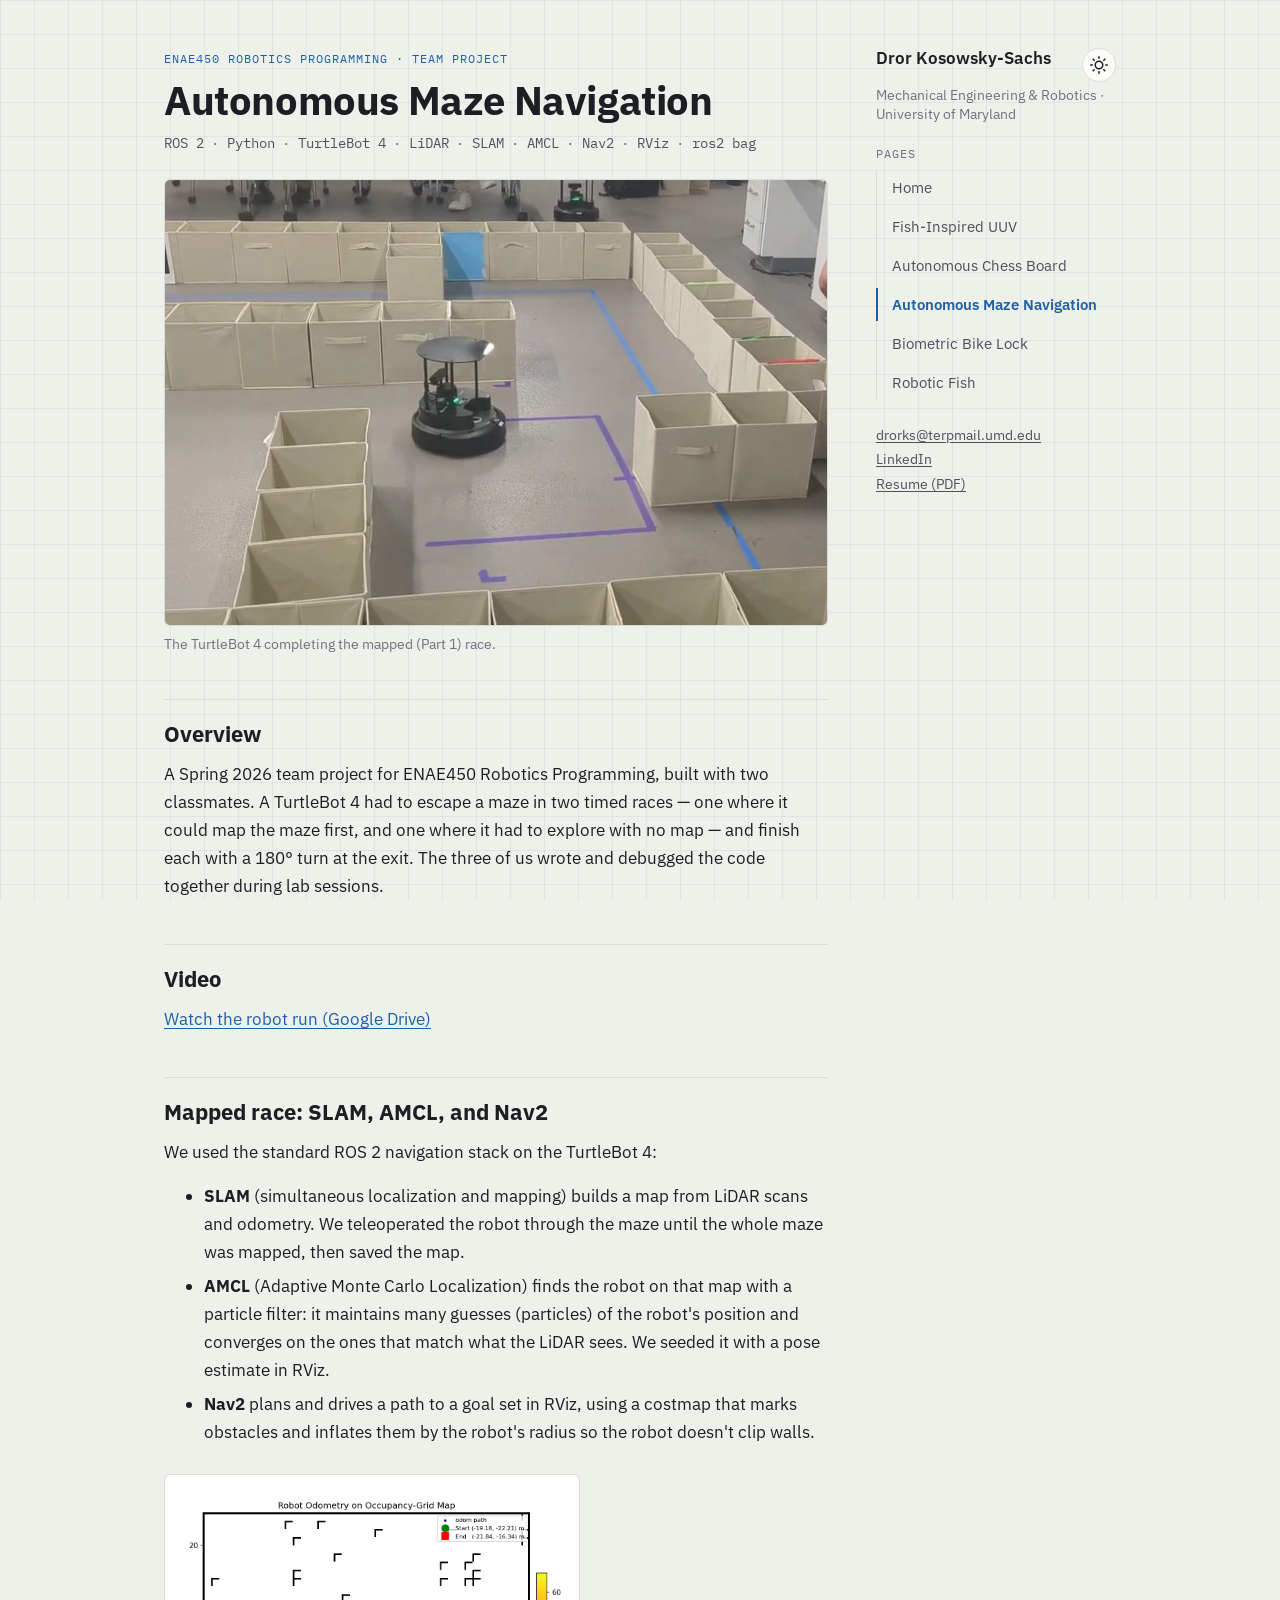
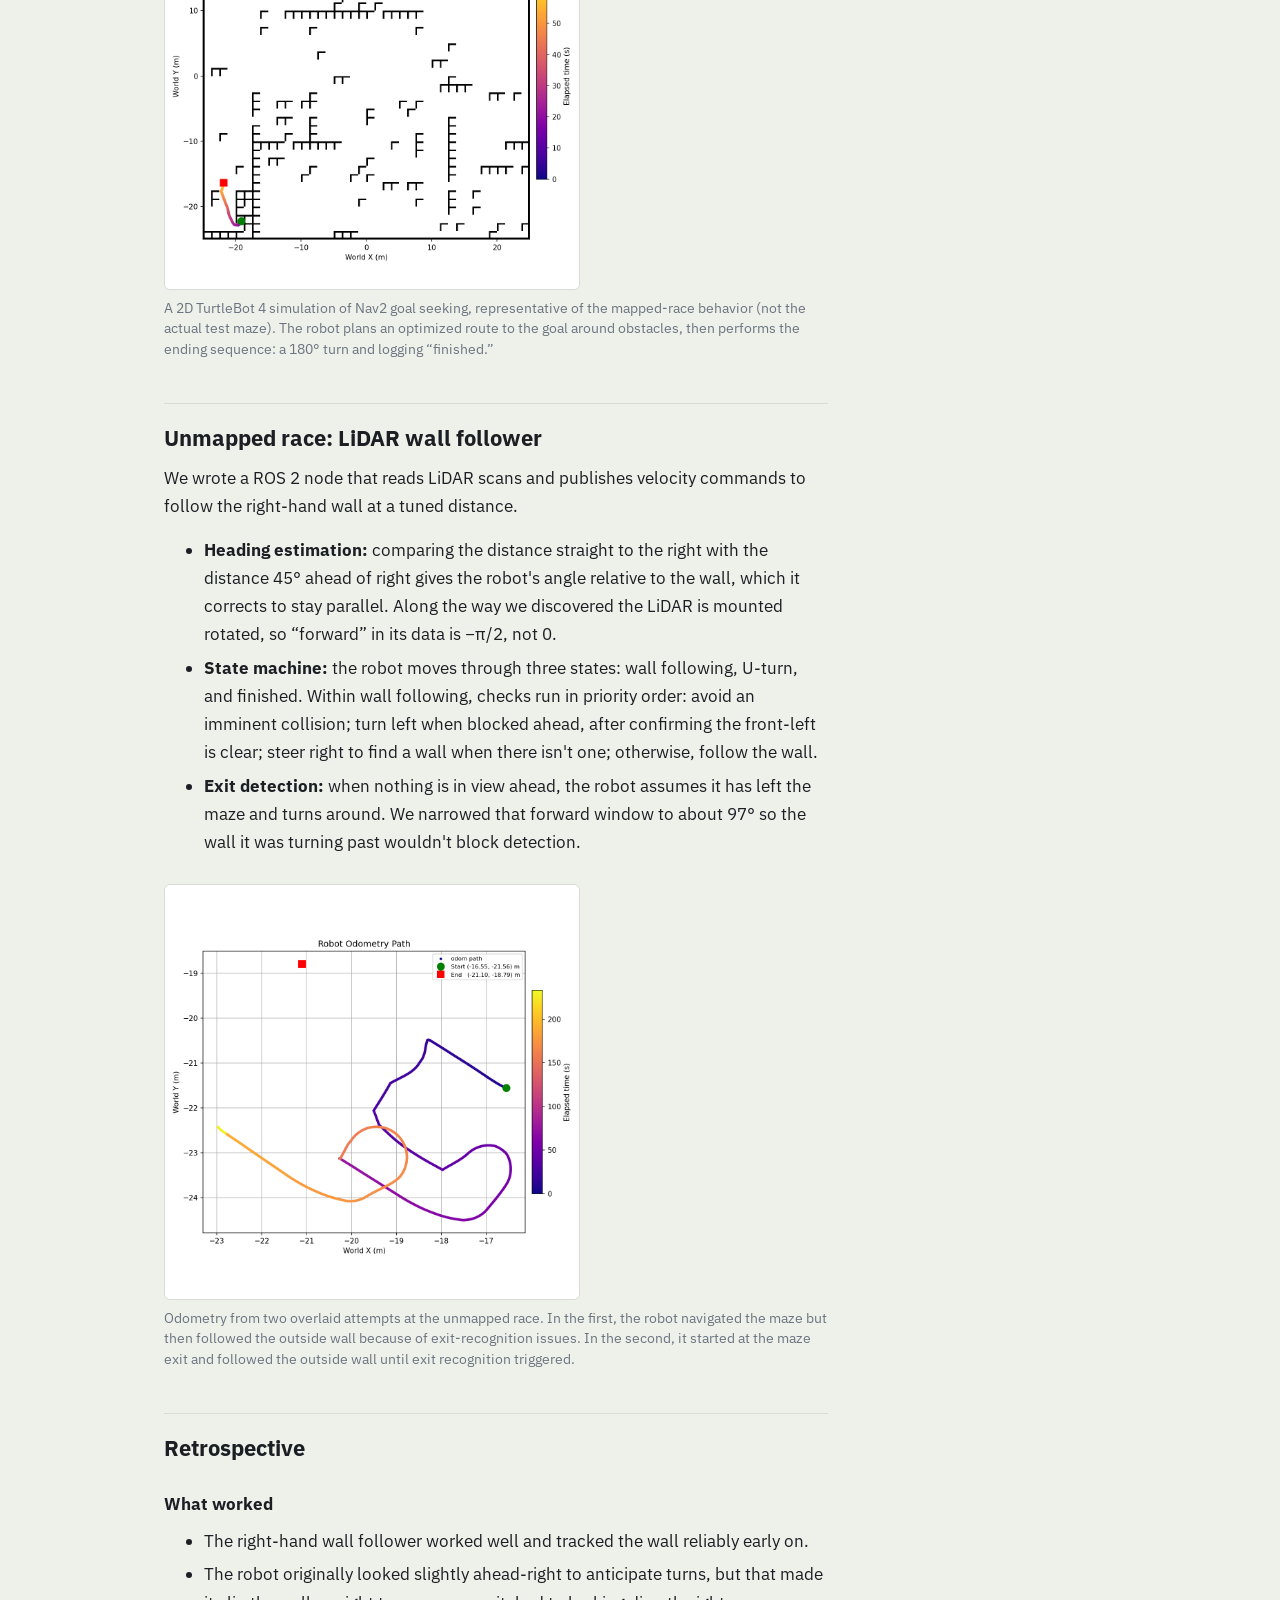
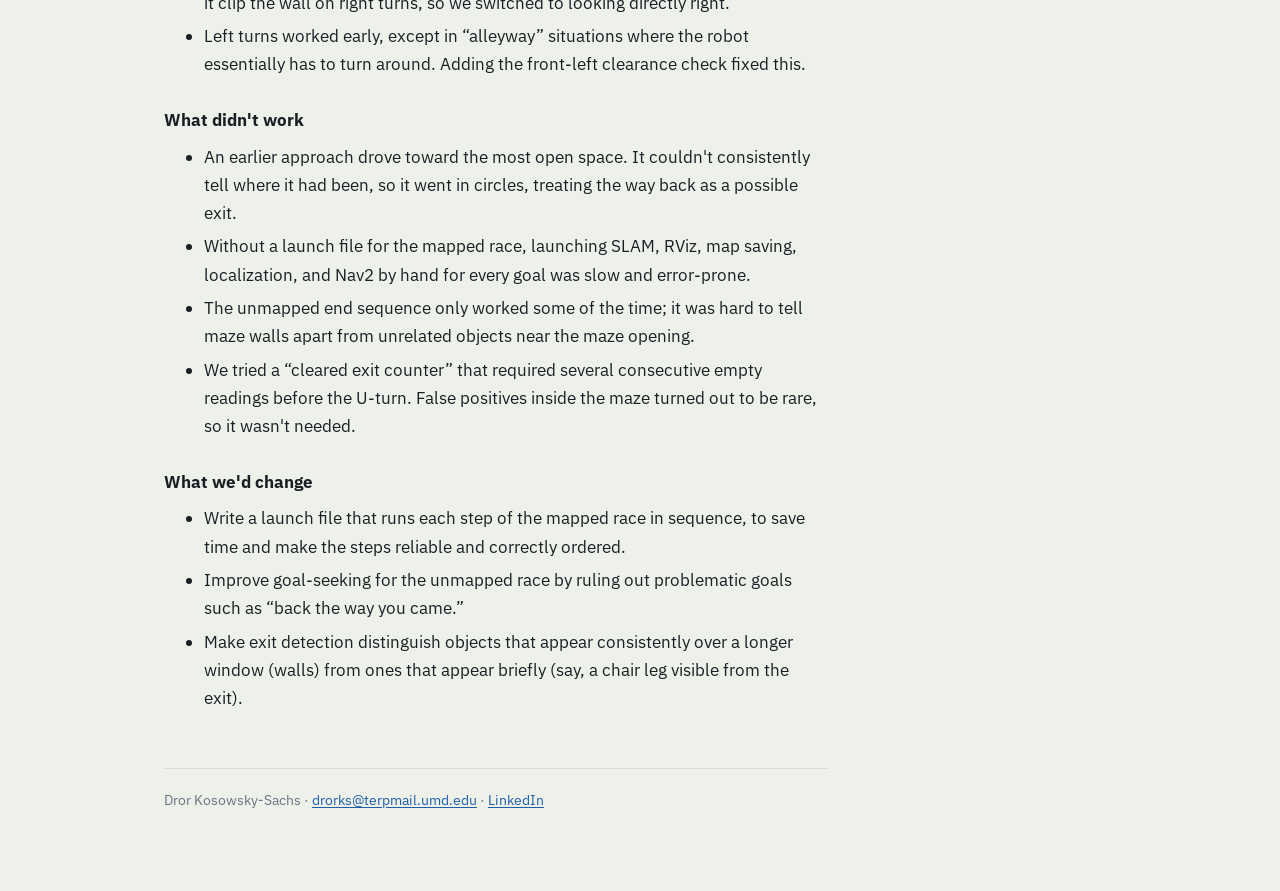
==== maze-navigation.html @ e6a1a9ae "Build static portfolio site for GitHub Pages Plain HTML/CSS portfolio with one page per project (UUV" ====
<!DOCTYPE html>
<html lang="en">
<head>
<meta charset="utf-8">
<meta name="viewport" content="width=device-width, initial-scale=1">
<title>Autonomous Maze Navigation (TurtleBot 4, ROS 2) — Dror Kosowsky-Sachs</title>
<meta name="description" content="ENAE450 team project: a TurtleBot 4 escapes a maze using SLAM, AMCL, and Nav2 for the mapped race and a LiDAR right-hand wall follower written in ROS 2 Python for the unmapped race.">
<link rel="canonical" href="https://droriks.github.io/maze-navigation.html">
<meta property="og:type" content="article">
<meta property="og:title" content="Autonomous Maze Navigation — Dror Kosowsky-Sachs">
<meta property="og:description" content="TurtleBot 4 maze escape with SLAM/Nav2 and a LiDAR wall-following state machine in ROS 2.">
<meta property="og:url" content="https://droriks.github.io/maze-navigation.html">
<meta property="og:image" content="https://droriks.github.io/images/maze_mapped_run.jpg">
<link rel="preconnect" href="https://fonts.googleapis.com">
<link rel="preconnect" href="https://fonts.gstatic.com" crossorigin>
<link href="https://fonts.googleapis.com/css2?family=IBM+Plex+Mono:wght@400;500&amp;family=IBM+Plex+Sans:wght@400;600&amp;display=swap" rel="stylesheet">
<link rel="stylesheet" href="styles.css">
<script>try{var t=localStorage.getItem("theme");if(t)document.documentElement.setAttribute("data-theme",t)}catch(e){}</script>
<script src="theme.js" defer></script>
</head>
<body>
<a class="skip-link" href="#main">Skip to content</a>
<div class="page">

  <nav class="site-nav" aria-label="Site">
    <div class="brand-row">
      <a class="brand" href="index.html">Dror Kosowsky-Sachs</a>
      <button class="theme-toggle" id="themeToggle" type="button" aria-label="Toggle light and dark mode" title="Toggle light / dark mode" hidden>
        <svg class="icon-sun" viewBox="0 0 24 24" width="18" height="18" fill="none" stroke="currentColor" stroke-width="2" stroke-linecap="round" aria-hidden="true"><circle cx="12" cy="12" r="5"/><path d="M12 1v2M12 21v2M1 12h2M21 12h2M4.22 4.22l1.42 1.42M18.36 18.36l1.42 1.42M4.22 19.78l1.42-1.42M18.36 5.64l1.42-1.42"/></svg>
        <svg class="icon-moon" viewBox="0 0 24 24" width="18" height="18" aria-hidden="true"><path fill="currentColor" d="M20.7 14.6a8.9 8.9 0 01-11.3-11.3 1 1 0 00-1.3-1.2A10 10 0 1021.9 15.9a1 1 0 00-1.2-1.3z"/></svg>
      </button>
    </div>
    <p class="brand-sub">Mechanical Engineering &amp; Robotics · University of Maryland</p>
    <p class="nav-label">Pages</p>
    <ul>
      <li><a href="index.html">Home</a></li>
      <li><a href="uuv.html">Fish-Inspired UUV</a></li>
      <li><a href="chess-board.html">Autonomous Chess Board</a></li>
      <li><a href="maze-navigation.html" aria-current="page">Autonomous Maze Navigation</a></li>
      <li><a href="bike-lock.html">Biometric Bike Lock</a></li>
      <li><a href="robotic-fish.html">Robotic Fish</a></li>
    </ul>
    <p class="nav-contact">
      <a href="mailto:drorks@terpmail.umd.edu">drorks@terpmail.umd.edu</a><br>
      <a href="https://www.linkedin.com/in/dror-kosowsky-sachs/" rel="noopener">LinkedIn</a><br>
      <a href="images/Resume%20Dror%20Kosowsky-Sachs.pdf">Resume (PDF)</a>
    </p>
  </nav>

  <main id="main">
    <article>
      <header>
        <p class="eyebrow">ENAE450 Robotics Programming · Team project</p>
        <h1>Autonomous Maze Navigation</h1>
        <ul class="skills" aria-label="Tools and skills">
          <li>ROS 2</li><li>Python</li><li>TurtleBot 4</li><li>LiDAR</li><li>SLAM</li><li>AMCL</li><li>Nav2</li><li>RViz</li><li>ros2 bag</li>
        </ul>
      </header>

      <figure class="lead">
        <img src="images/maze_mapped_run.jpg" width="1277" height="860" alt="TurtleBot 4 driving through a maze built from rows of fabric storage bins on a lab floor">
        <figcaption>The TurtleBot 4 completing the mapped (Part 1) race.</figcaption>
      </figure>

      <h2>Overview</h2>
      <p>A Spring 2026 team project for ENAE450 Robotics Programming, built with two classmates. A TurtleBot 4 had to escape a maze in two timed races — one where it could map the maze first, and one where it had to explore with no map — and finish each with a 180° turn at the exit. The three of us wrote and debugged the code together during lab sessions.</p>

      <h2>Video</h2>
      <p><a href="https://drive.google.com/file/d/1vhASTw5dsRv6oyDOSHrWN_JsCRCe1GQk/view?usp=sharing" rel="noopener">Watch the robot run (Google Drive)</a></p>

      <h2>Mapped race: SLAM, AMCL, and Nav2</h2>
      <p>We used the standard ROS 2 navigation stack on the TurtleBot 4:</p>
      <ul>
        <li><strong>SLAM</strong> (simultaneous localization and mapping) builds a map from LiDAR scans and odometry. We teleoperated the robot through the maze until the whole maze was mapped, then saved the map.</li>
        <li><strong>AMCL</strong> (Adaptive Monte Carlo Localization) finds the robot on that map with a particle filter: it maintains many guesses (particles) of the robot's position and converges on the ones that match what the LiDAR sees. We seeded it with a pose estimate in RViz.</li>
        <li><strong>Nav2</strong> plans and drives a path to a goal set in RViz, using a costmap that marks obstacles and inflates them by the robot's radius so the robot doesn't clip walls.</li>
      </ul>
      <figure class="narrow">
        <img src="images/maze_sim_goal_seeking.png" width="1200" height="1200" alt="Plot of robot odometry on an occupancy-grid map: a short path, colored by elapsed time, from a start point to a goal while avoiding wall segments" loading="lazy">
        <figcaption>A 2D TurtleBot 4 simulation of Nav2 goal seeking, representative of the mapped-race behavior (not the actual test maze). The robot plans an optimized route to the goal around obstacles, then performs the ending sequence: a 180° turn and logging “finished.”</figcaption>
      </figure>

      <h2>Unmapped race: LiDAR wall follower</h2>
      <p>We wrote a ROS 2 node that reads LiDAR scans and publishes velocity commands to follow the right-hand wall at a tuned distance.</p>
      <ul>
        <li><strong>Heading estimation:</strong> comparing the distance straight to the right with the distance 45° ahead of right gives the robot's angle relative to the wall, which it corrects to stay parallel. Along the way we discovered the LiDAR is mounted rotated, so “forward” in its data is −π/2, not 0.</li>
        <li><strong>State machine:</strong> the robot moves through three states: wall following, U-turn, and finished. Within wall following, checks run in priority order: avoid an imminent collision; turn left when blocked ahead, after confirming the front-left is clear; steer right to find a wall when there isn't one; otherwise, follow the wall.</li>
        <li><strong>Exit detection:</strong> when nothing is in view ahead, the robot assumes it has left the maze and turns around. We narrowed that forward window to about 97° so the wall it was turning past wouldn't block detection.</li>
      </ul>
      <figure class="narrow">
        <img src="images/maze_unmapped_odometry.png" width="1200" height="1200" alt="Plot of robot odometry paths, colored by elapsed time, from two unmapped-race attempts" loading="lazy">
        <figcaption>Odometry from two overlaid attempts at the unmapped race. In the first, the robot navigated the maze but then followed the outside wall because of exit-recognition issues. In the second, it started at the maze exit and followed the outside wall until exit recognition triggered.</figcaption>
      </figure>

      <h2>Retrospective</h2>
      <h3>What worked</h3>
      <ul>
        <li>The right-hand wall follower worked well and tracked the wall reliably early on.</li>
        <li>The robot originally looked slightly ahead-right to anticipate turns, but that made it clip the wall on right turns, so we switched to looking directly right.</li>
        <li>Left turns worked early, except in “alleyway” situations where the robot essentially has to turn around. Adding the front-left clearance check fixed this.</li>
      </ul>
      <h3>What didn't work</h3>
      <ul>
        <li>An earlier approach drove toward the most open space. It couldn't consistently tell where it had been, so it went in circles, treating the way back as a possible exit.</li>
        <li>Without a launch file for the mapped race, launching SLAM, RViz, map saving, localization, and Nav2 by hand for every goal was slow and error-prone.</li>
        <li>The unmapped end sequence only worked some of the time; it was hard to tell maze walls apart from unrelated objects near the maze opening.</li>
        <li>We tried a “cleared exit counter” that required several consecutive empty readings before the U-turn. False positives inside the maze turned out to be rare, so it wasn't needed.</li>
      </ul>
      <h3>What we'd change</h3>
      <ul>
        <li>Write a launch file that runs each step of the mapped race in sequence, to save time and make the steps reliable and correctly ordered.</li>
        <li>Improve goal-seeking for the unmapped race by ruling out problematic goals such as “back the way you came.”</li>
        <li>Make exit detection distinguish objects that appear consistently over a longer window (walls) from ones that appear briefly (say, a chair leg visible from the exit).</li>
      </ul>
    </article>

    <footer class="page-footer">
      <p>Dror Kosowsky-Sachs · <a href="mailto:drorks@terpmail.umd.edu">drorks@terpmail.umd.edu</a> · <a href="https://www.linkedin.com/in/dror-kosowsky-sachs/" rel="noopener">LinkedIn</a></p>
    </footer>
  </main>

</div>
</body>
</html>
---- styles.css ----
/* ============================================================
   Dror Kosowsky-Sachs — portfolio
   One stylesheet for every page.
   Colors live in :root. Dark mode follows the system setting
   until the sun/moon toggle (theme.js) stamps data-theme on <html>.
   ============================================================ */

:root {
  --bg: #eef1ea;
  --grid-line: rgba(31, 75, 153, 0.07);
  --surface: #fbfbf8;
  --ink: #1b1f24;
  --ink-2: #4a525c;
  --ink-3: #6b7480;
  --rule: #d9dcd6;
  --accent: #1f5fa8;
  --accent-soft: #e6eef8;
  --placeholder-bg: #fff6d6;
  --placeholder-ink: #7a5b00;
  --placeholder-rule: #e3c35a;

  --font-sans: "IBM Plex Sans", system-ui, -apple-system, "Segoe UI", Roboto, sans-serif;
  --font-mono: "IBM Plex Mono", ui-monospace, "SFMono-Regular", Consolas, monospace;

  --measure: 44rem;
  --nav-w: 15rem;
  --gap: 3rem;
}

/* Dark palette: applied by the toggle, or by the system when no choice is saved. */
:root[data-theme="dark"] {
  --bg: #10161d;
  --grid-line: rgba(120, 168, 232, 0.08);
  --surface: #161e27;
  --ink: #e8edf2;
  --ink-2: #a9b6c2;
  --ink-3: #7d8a97;
  --rule: #2a3440;
  --accent: #6fa3e0;
  --accent-soft: #1d2a3a;
  --placeholder-bg: #3a3014;
  --placeholder-ink: #f1d27a;
  --placeholder-rule: #7a6420;
  color-scheme: dark;
}
@media (prefers-color-scheme: dark) {
  :root:not([data-theme="light"]) {
    --bg: #10161d;
    --grid-line: rgba(120, 168, 232, 0.08);
    --surface: #161e27;
    --ink: #e8edf2;
    --ink-2: #a9b6c2;
    --ink-3: #7d8a97;
    --rule: #2a3440;
    --accent: #6fa3e0;
    --accent-soft: #1d2a3a;
    --placeholder-bg: #3a3014;
    --placeholder-ink: #f1d27a;
    --placeholder-rule: #7a6420;
    color-scheme: dark;
  }
}

*, *::before, *::after { box-sizing: border-box; }

html { -webkit-text-size-adjust: 100%; }

/* Drafting-table grid behind everything, carried over from the old site. */
body {
  margin: 0;
  background-color: var(--bg);
  background-image:
    linear-gradient(var(--grid-line) 1px, transparent 1px),
    linear-gradient(90deg, var(--grid-line) 1px, transparent 1px);
  background-size: 34px 34px;
  background-attachment: fixed;
  color: var(--ink);
  font-family: var(--font-sans);
  font-size: 1.0625rem;
  line-height: 1.65;
  transition: background-color 0.3s ease, color 0.3s ease;
}

img { max-width: 100%; height: auto; display: block; }

a { color: var(--accent); text-underline-offset: 0.18em; }
a:hover { text-decoration-thickness: 2px; }
:focus-visible { outline: 2px solid var(--accent); outline-offset: 2px; }

.skip-link {
  position: absolute;
  left: 1rem;
  top: -3rem;
  background: var(--accent);
  color: #fff;
  padding: 0.4rem 0.8rem;
  border-radius: 4px;
  z-index: 10;
}
.skip-link:focus { top: 1rem; }

/* ---------- Layout: content left, nav column right ---------- */

.page {
  max-width: calc(var(--measure) + var(--nav-w) + var(--gap));
  margin: 0 auto;
  padding: 3rem 1.25rem 4rem;
  display: grid;
  grid-template-columns: minmax(0, var(--measure)) var(--nav-w);
  grid-template-areas: "main nav";
  column-gap: var(--gap);
  align-items: start;
}

.site-nav { grid-area: nav; position: sticky; top: 2rem; }
main { grid-area: main; min-width: 0; }

/* ---------- Navigation column ---------- */

.brand-row {
  display: flex;
  align-items: flex-start;
  justify-content: space-between;
  gap: 0.75rem;
}

/* Sun/moon theme toggle: sun shows in light mode, moon in dark. */
.theme-toggle {
  flex: none;
  width: 34px;
  height: 34px;
  border-radius: 50%;
  border: 1px solid var(--rule);
  background: var(--surface);
  color: var(--ink);
  cursor: pointer;
  display: grid;
  place-items: center;
  padding: 0;
}
.theme-toggle:hover { border-color: var(--ink-3); }
.theme-toggle svg { grid-area: 1 / 1; transition: opacity 0.25s ease, transform 0.35s ease; }
.icon-moon { opacity: 0; transform: rotate(-40deg) scale(0.6); }
:root[data-theme="dark"] .icon-sun { opacity: 0; transform: rotate(40deg) scale(0.6); }
:root[data-theme="dark"] .icon-moon { opacity: 1; transform: none; }
@media (prefers-color-scheme: dark) {
  :root:not([data-theme="light"]) .icon-sun { opacity: 0; transform: rotate(40deg) scale(0.6); }
  :root:not([data-theme="light"]) .icon-moon { opacity: 1; transform: none; }
}

.site-nav .brand {
  display: block;
  font-weight: 600;
  font-size: 1.05rem;
  line-height: 1.3;
  color: var(--ink);
  text-decoration: none;
}
.site-nav .brand-sub {
  margin: 0.25rem 0 1.25rem;
  font-size: 0.85rem;
  color: var(--ink-3);
  line-height: 1.4;
}
.nav-label {
  font-family: var(--font-mono);
  font-size: 0.72rem;
  letter-spacing: 0.08em;
  text-transform: uppercase;
  color: var(--ink-3);
  margin: 0 0 0.5rem;
}
.site-nav ul {
  list-style: none;
  margin: 0;
  padding: 0;
  border-left: 1px solid var(--rule);
}
.site-nav li a {
  display: block;
  padding: 0.4rem 0 0.4rem 0.9rem;
  margin-left: -1px;
  border-left: 2px solid transparent;
  color: var(--ink-2);
  text-decoration: none;
  font-size: 0.95rem;
  line-height: 1.35;
}
.site-nav li a:hover { color: var(--ink); border-left-color: var(--ink-3); }
.site-nav li a[aria-current="page"] {
  color: var(--accent);
  border-left-color: var(--accent);
  font-weight: 600;
}
.nav-contact {
  margin-top: 1.5rem;
  font-size: 0.85rem;
  line-height: 1.8;
}
.nav-contact a { color: var(--ink-2); }

/* ---------- Typography ---------- */

.eyebrow {
  font-family: var(--font-mono);
  font-size: 0.78rem;
  letter-spacing: 0.08em;
  text-transform: uppercase;
  color: var(--accent);
  margin: 0 0 0.5rem;
}
h1 {
  font-size: clamp(1.9rem, 4vw, 2.5rem);
  line-height: 1.15;
  letter-spacing: -0.01em;
  margin: 0 0 1.5rem;
}
h2 {
  font-size: 1.35rem;
  line-height: 1.3;
  margin: 2.75rem 0 0.75rem;
  padding-top: 1.25rem;
  border-top: 1px solid var(--rule);
}
h3 { font-size: 1.08rem; margin: 1.75rem 0 0.5rem; }
p, ul, ol { margin: 0 0 1rem; }
li + li { margin-top: 0.35rem; }
code {
  font-family: var(--font-mono);
  font-size: 0.88em;
  background: var(--accent-soft);
  padding: 0.1em 0.35em;
  border-radius: 3px;
}
pre {
  font-family: var(--font-mono);
  font-size: 0.88rem;
  line-height: 1.55;
  background: var(--surface);
  border: 1px solid var(--rule);
  border-radius: 6px;
  padding: 1rem 1.1rem;
  overflow-x: auto;
  margin: 0 0 1.25rem;
}
pre code { background: none; padding: 0; font-size: inherit; }

/* ---------- Project header: title, skills subtitle, lead photo ---------- */

article > header h1 { margin-bottom: 0.6rem; }
.skills {
  display: flex;
  flex-wrap: wrap;
  list-style: none;
  margin: 0 0 1.5rem;
  padding: 0;
  font-family: var(--font-mono);
  font-size: 0.85rem;
  color: var(--ink-2);
}
.skills li { margin: 0; }
.skills li:not(:last-child)::after { content: "·"; margin: 0 0.55em; color: var(--ink-3); }

figure.lead { margin-top: 0; }
figure.lead img { max-height: 34rem; width: auto; }

/* ---------- Figures ---------- */

figure { margin: 1.75rem 0; }
figure img {
  border: 1px solid var(--rule);
  border-radius: 6px;
  background: var(--surface);
}
figcaption {
  margin-top: 0.5rem;
  font-size: 0.88rem;
  color: var(--ink-3);
  line-height: 1.45;
}
.figure-row {
  display: grid;
  grid-template-columns: repeat(auto-fit, minmax(14rem, 1fr));
  gap: 1.25rem;
  margin: 1.75rem 0;
  align-items: start;
}
.figure-row figure { margin: 0; }
figure.narrow img { max-width: 26rem; }

/* ---------- Placeholders (fill these in before publishing) ---------- */

.placeholder {
  background: var(--placeholder-bg);
  color: var(--placeholder-ink);
  border: 1px dashed var(--placeholder-rule);
  border-radius: 3px;
  padding: 0.05em 0.35em;
  font-size: 0.92em;
}
div.placeholder, p.placeholder { display: block; padding: 0.75rem 1rem; margin: 1.25rem 0; }

/* ---------- Home page ---------- */

.hero h1 { margin-bottom: 0.5rem; }
.hero .tagline { font-size: 1.15rem; color: var(--ink-2); margin-bottom: 1.25rem; }
.contact-list {
  display: flex;
  flex-wrap: wrap;
  gap: 0.5rem 1.5rem;
  list-style: none;
  margin: 0 0 1.5rem;
  padding: 0;
  font-size: 0.95rem;
}
.contact-list li { margin: 0; }
.contact-list .label {
  font-family: var(--font-mono);
  font-size: 0.72rem;
  text-transform: uppercase;
  letter-spacing: 0.06em;
  color: var(--ink-3);
  margin-right: 0.4rem;
}


.project-list { list-style: none; margin: 0; padding: 0; }
.project-list li { margin: 0; border-top: 1px solid var(--rule); }
.project-list li:last-child { border-bottom: 1px solid var(--rule); }
.project-list a {
  display: grid;
  grid-template-columns: 6rem 1fr;
  gap: 1.1rem;
  align-items: center;
  padding: 1rem 0;
  color: inherit;
  text-decoration: none;
}
.project-list img {
  width: 6rem;
  height: 4.5rem;
  object-fit: cover;
  border-radius: 4px;
  border: 1px solid var(--rule);
}
.project-list h3 { margin: 0 0 0.15rem; font-size: 1.05rem; color: var(--accent); }
.project-list a:hover h3 { text-decoration: underline; }
.project-list p { margin: 0; font-size: 0.93rem; color: var(--ink-2); line-height: 1.5; }
.project-list .meta {
  font-family: var(--font-mono);
  font-size: 0.72rem;
  color: var(--ink-3);
  letter-spacing: 0.04em;
}

.page-footer {
  margin-top: 3.5rem;
  padding-top: 1.25rem;
  border-top: 1px solid var(--rule);
  font-size: 0.85rem;
  color: var(--ink-3);
}

/* ---------- Phones / narrow screens: nav moves above content ---------- */

@media (max-width: 52rem) {
  .page {
    grid-template-columns: minmax(0, 1fr);
    grid-template-areas: "nav" "main";
    padding-top: 1rem;
  }
  .site-nav {
    position: static;
    border-bottom: 1px solid var(--rule);
    padding-bottom: 0.9rem;
    margin-bottom: 1.75rem;
  }
  .site-nav .brand-sub { margin-bottom: 0.75rem; }
  .site-nav ul {
    display: flex;
    flex-wrap: wrap;
    gap: 0.4rem;
    border-left: 0;
  }
  .site-nav li + li { margin-top: 0; }
  .site-nav li a {
    border: 1px solid var(--rule);
    border-radius: 999px;
    padding: 0.3rem 0.75rem;
    margin: 0;
    font-size: 0.88rem;
    background: var(--surface);
  }
  .site-nav li a[aria-current="page"] {
    border-color: var(--accent);
    background: var(--accent-soft);
  }
  .nav-contact { display: none; }
}
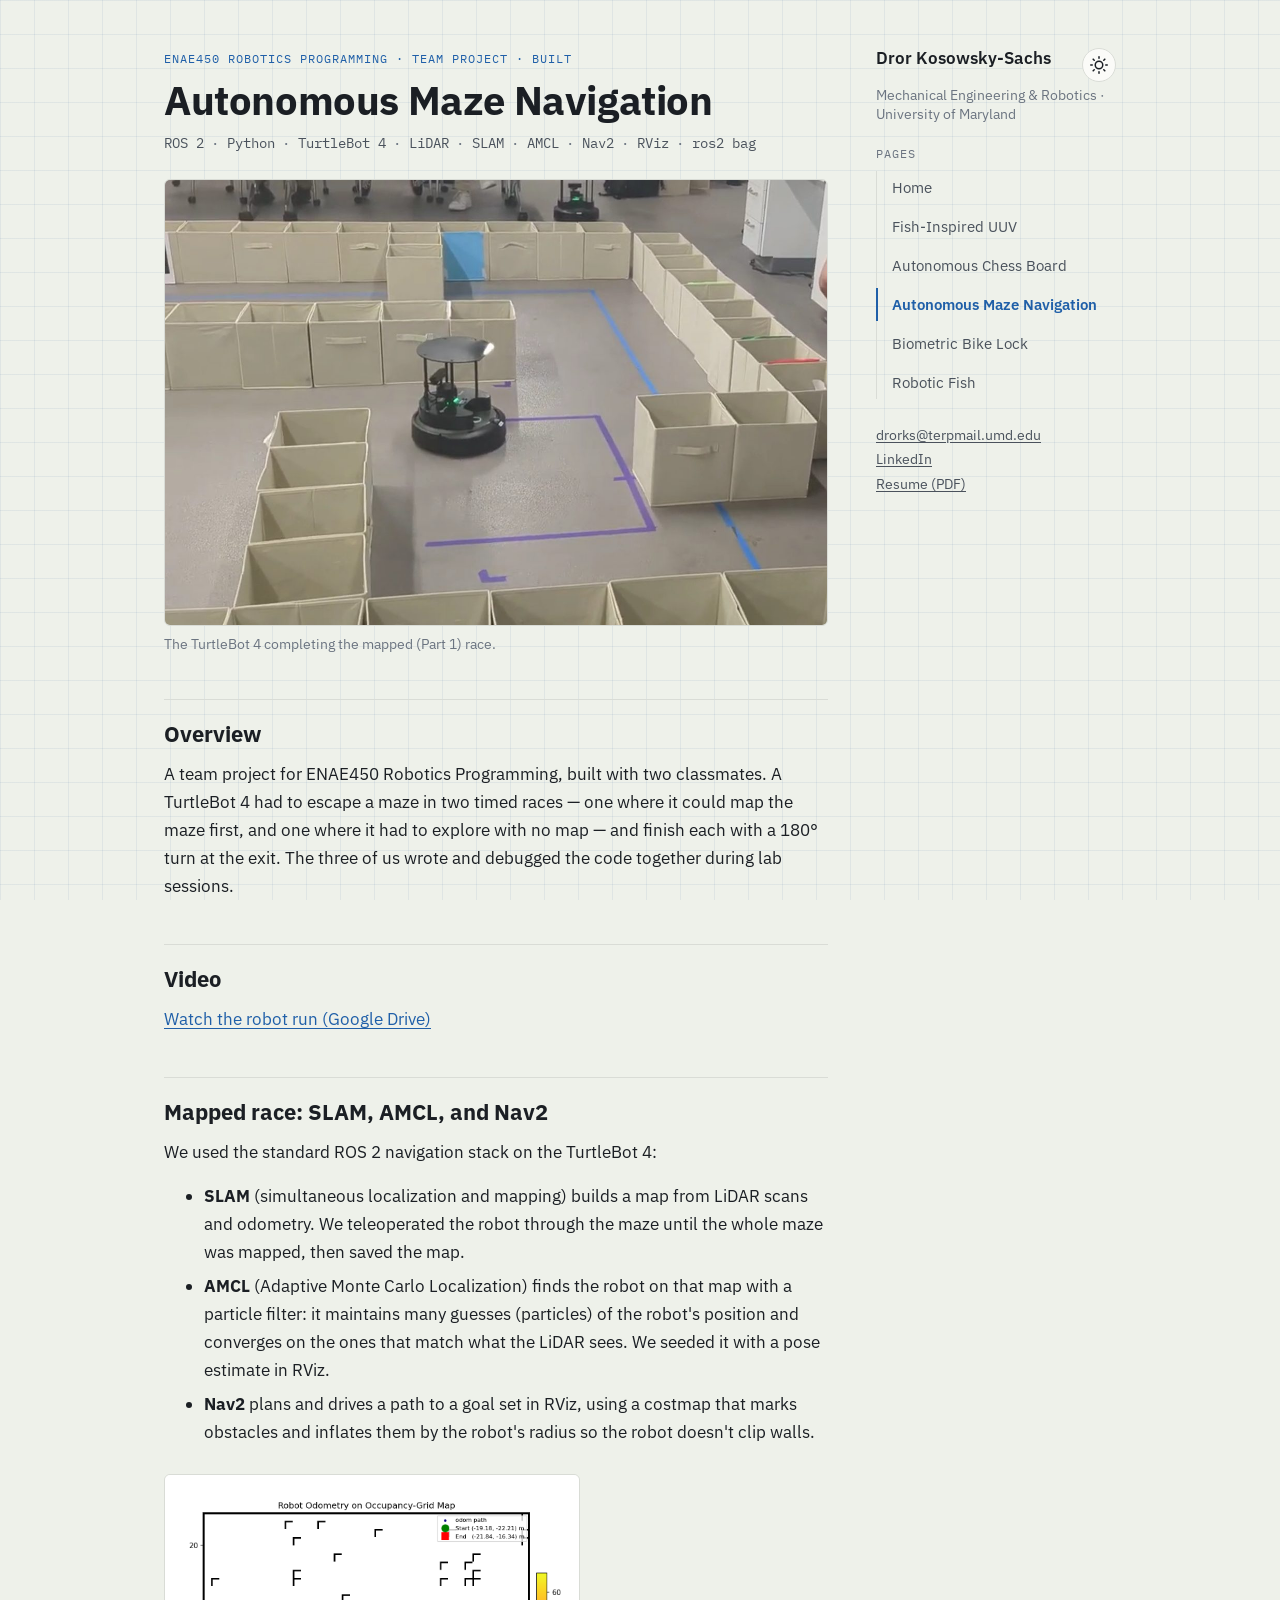
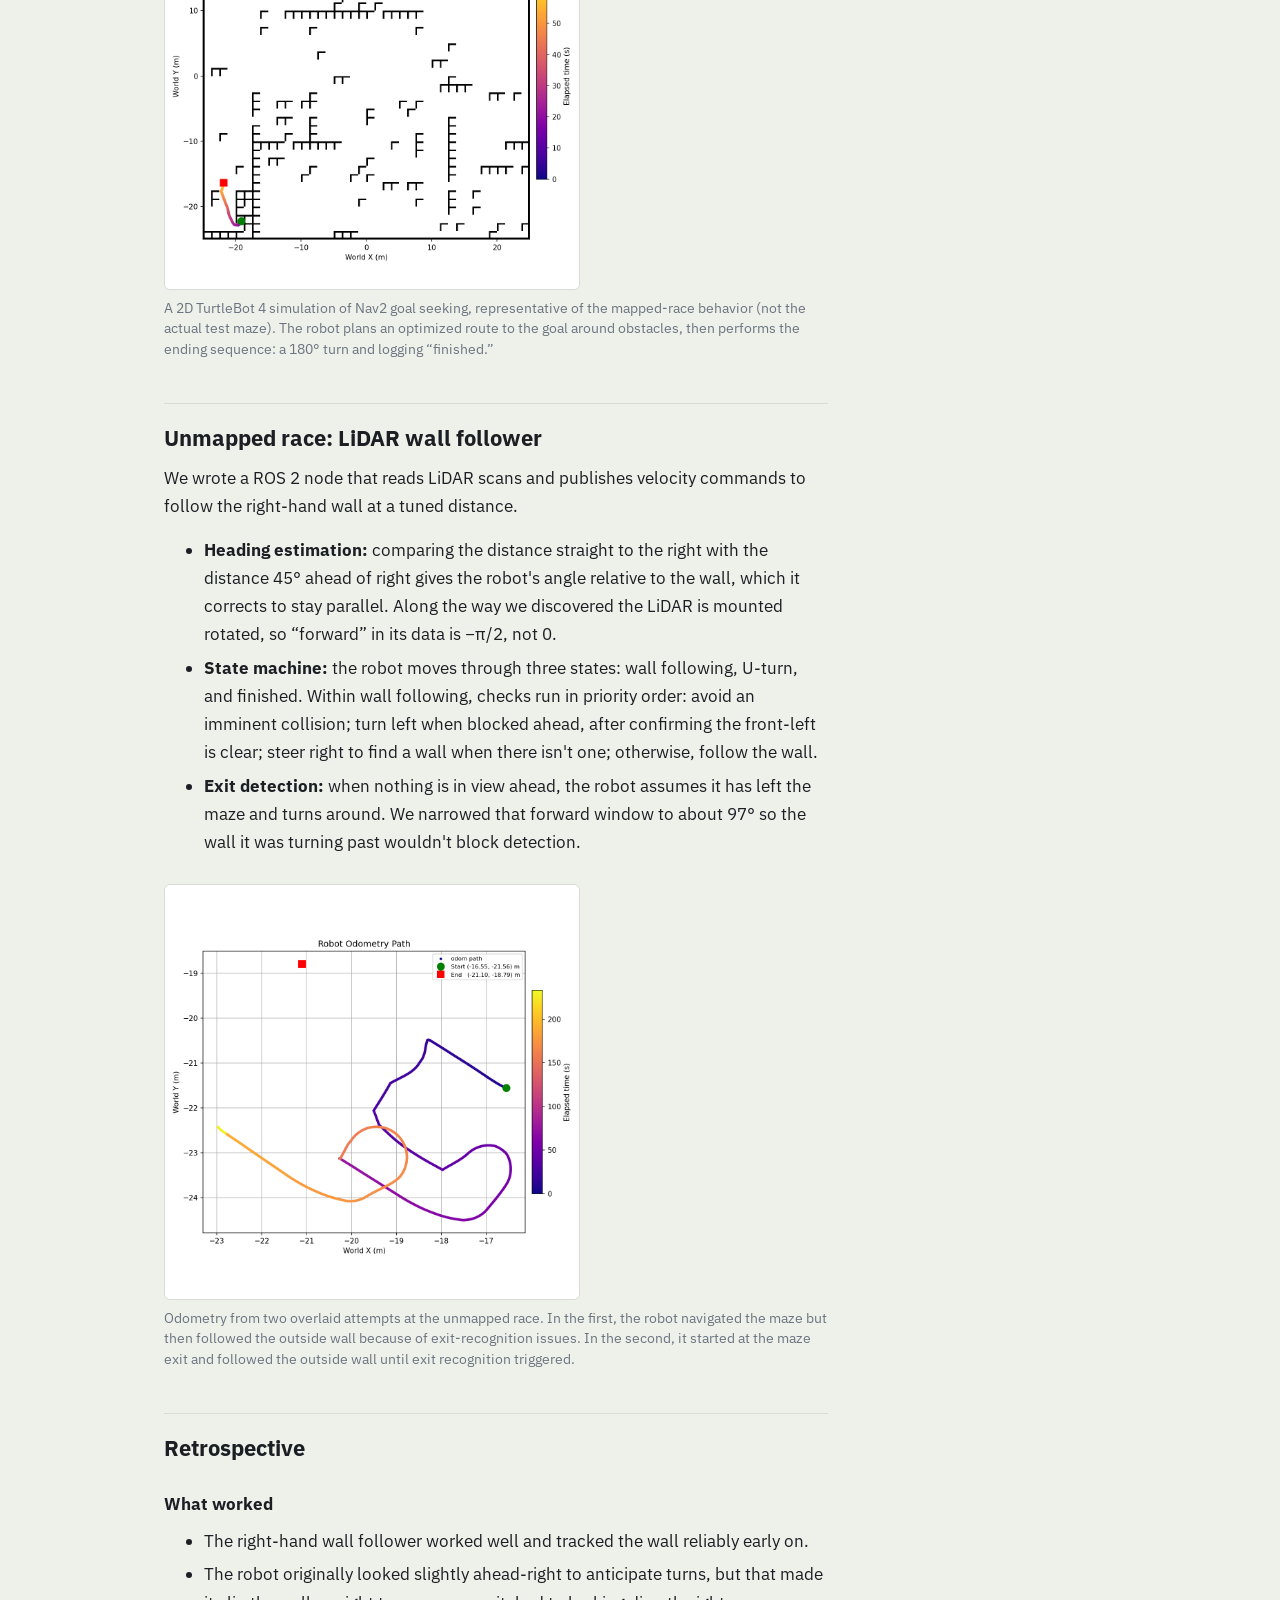
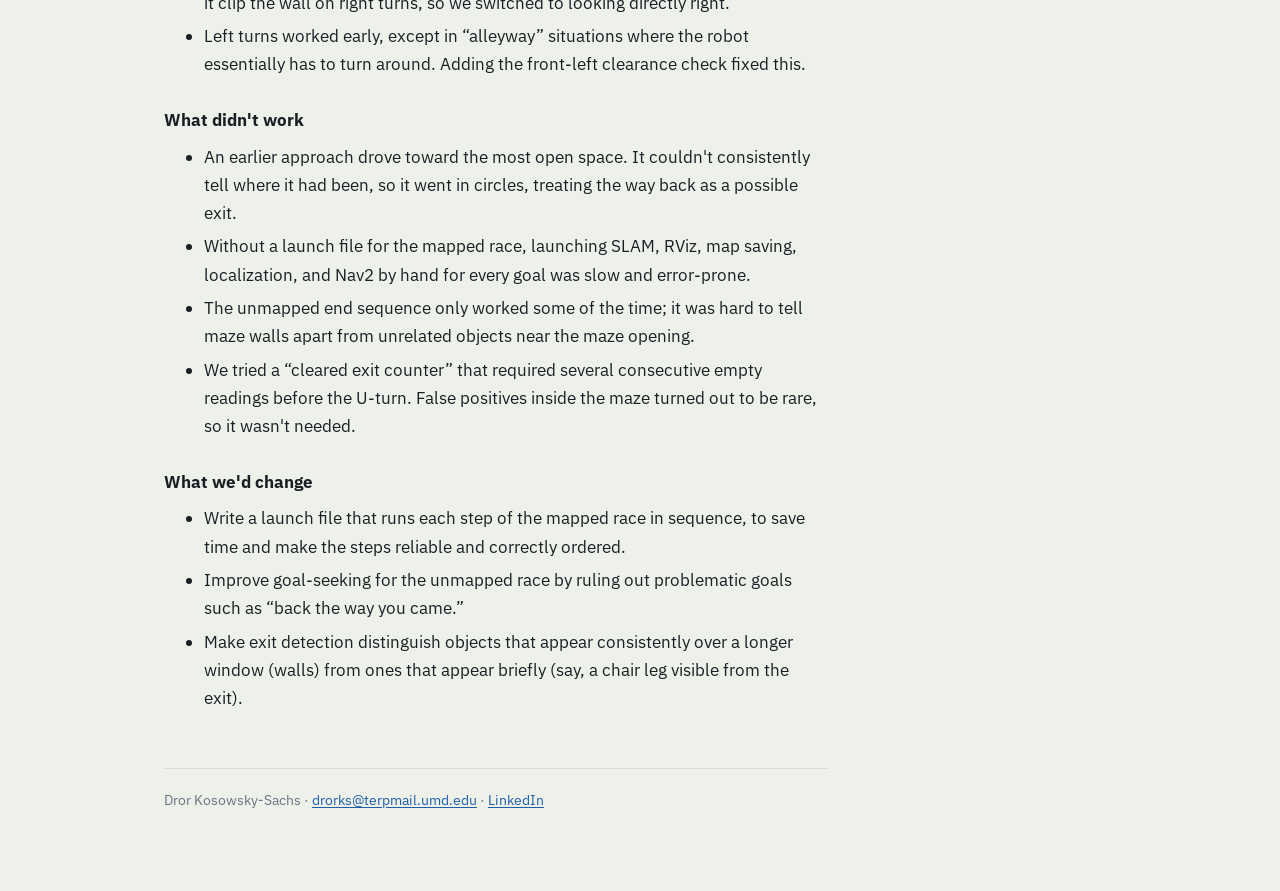
==== commit 9a2280ec: "Replace project dates with In progress / Built status Co-Authored-By: Claude Opus 5.5 <noreply@anthr" ====
--- a/maze-navigation.html
+++ b/maze-navigation.html
@@ -50,7 +50,7 @@
   <main id="main">
     <article>
       <header>
-        <p class="eyebrow">ENAE450 Robotics Programming · Team project</p>
+        <p class="eyebrow">ENAE450 Robotics Programming · Team project · Built</p>
         <h1>Autonomous Maze Navigation</h1>
         <ul class="skills" aria-label="Tools and skills">
           <li>ROS 2</li><li>Python</li><li>TurtleBot 4</li><li>LiDAR</li><li>SLAM</li><li>AMCL</li><li>Nav2</li><li>RViz</li><li>ros2 bag</li>
@@ -63,7 +63,7 @@
       </figure>
 
       <h2>Overview</h2>
-      <p>A Spring 2026 team project for ENAE450 Robotics Programming, built with two classmates. A TurtleBot 4 had to escape a maze in two timed races — one where it could map the maze first, and one where it had to explore with no map — and finish each with a 180° turn at the exit. The three of us wrote and debugged the code together during lab sessions.</p>
+      <p>A team project for ENAE450 Robotics Programming, built with two classmates. A TurtleBot 4 had to escape a maze in two timed races — one where it could map the maze first, and one where it had to explore with no map — and finish each with a 180° turn at the exit. The three of us wrote and debugged the code together during lab sessions.</p>
 
       <h2>Video</h2>
       <p><a href="https://drive.google.com/file/d/1vhASTw5dsRv6oyDOSHrWN_JsCRCe1GQk/view?usp=sharing" rel="noopener">Watch the robot run (Google Drive)</a></p>
